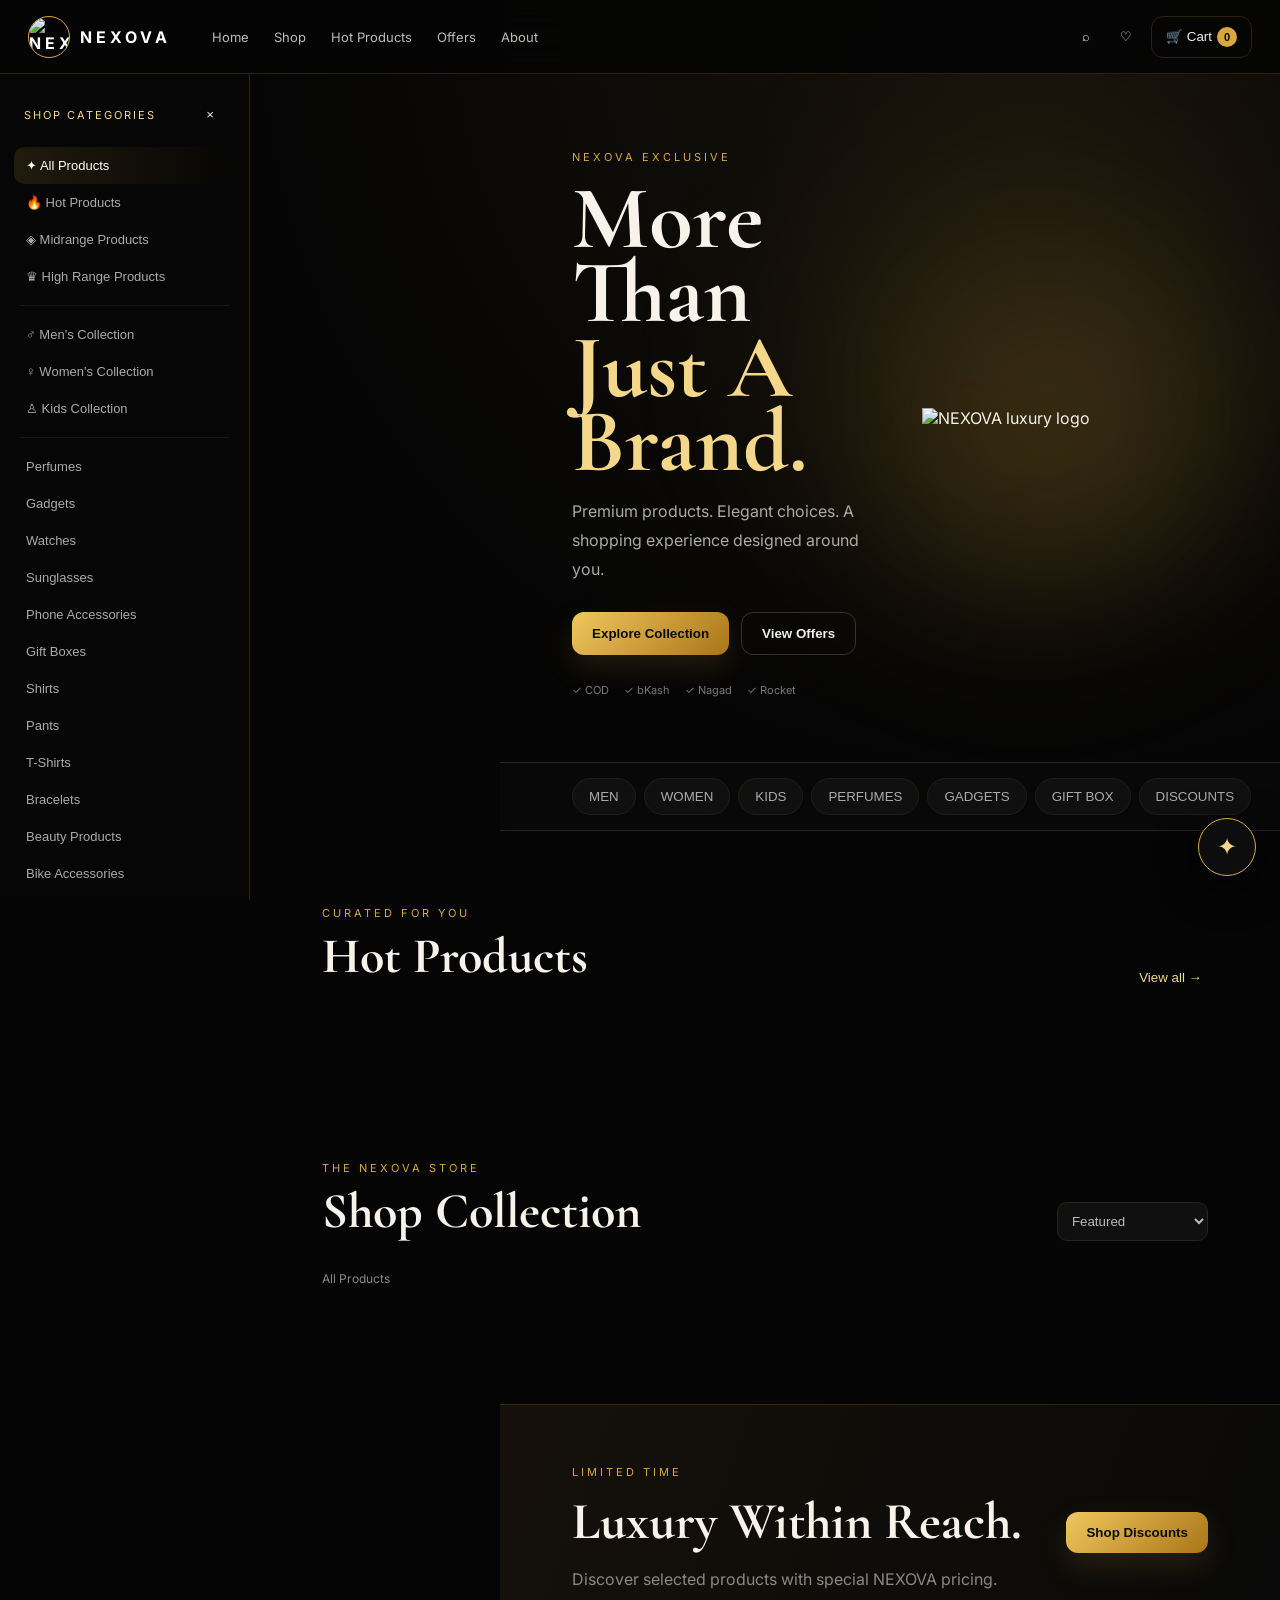
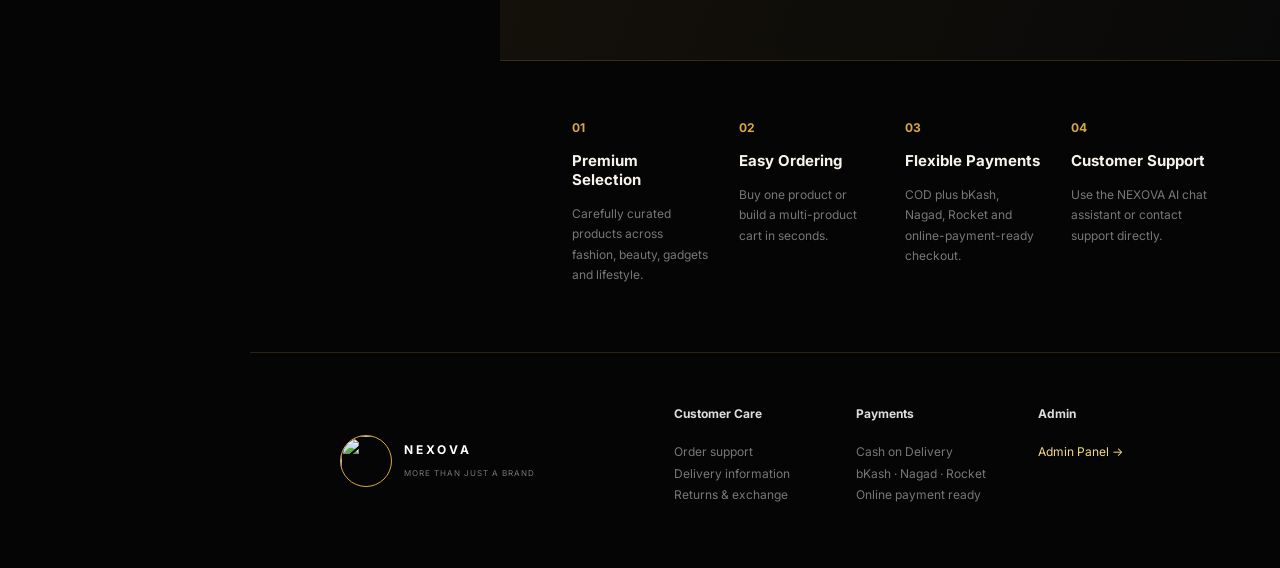
==== index.html @ 02fb49d4 "Add files via upload" ====
<!DOCTYPE html>
<html lang="en">
<head>
  <meta charset="UTF-8">
  <meta name="viewport" content="width=device-width,initial-scale=1">
  <meta name="theme-color" content="#050505">
  <meta name="description" content="NEXOVA — More Than Just A Brand. Premium fashion, gadgets, perfumes, gifts and accessories.">
  <title>NEXOVA | More Than Just A Brand</title>
  <link rel="icon" href="assets/nexova-logo.webp">
  <link rel="stylesheet" href="styles.css">
</head>
<body>
  <div id="toast"></div>

  <header class="topbar">
    <button class="icon-btn mobile-only" id="menuBtn" aria-label="Open menu">☰</button>
    <a class="brand" href="#">
      <img src="assets/nexova-logo.webp" alt="NEXOVA">
      <span>NEXOVA</span>
    </a>
    <nav class="desktop-nav">
      <a href="#home">Home</a><a href="#shop">Shop</a><a href="#hot">Hot Products</a><a href="#offers">Offers</a><a href="#about">About</a>
    </nav>
    <div class="header-actions">
      <button class="icon-btn" id="searchBtn" title="Search">⌕</button>
      <button class="icon-btn" id="wishlistBtn" title="Wishlist">♡</button>
      <button class="cart-btn" id="cartBtn">🛒 <span>Cart</span><b id="cartCount">0</b></button>
    </div>
  </header>

  <div id="searchPanel" class="search-panel">
    <input id="searchInput" placeholder="Search products, categories..." autocomplete="off">
    <button class="gold-btn" id="searchClose">Close</button>
  </div>

  <aside class="sidebar" id="sidebar">
    <div class="sidebar-head">
      <span>SHOP CATEGORIES</span><button id="closeMenu" class="icon-btn">×</button>
    </div>
    <button class="side-link active" data-cat="all">✦ All Products</button>
    <button class="side-link" data-cat="hot">🔥 Hot Products</button>
    <button class="side-link" data-cat="midrange">◈ Midrange Products</button>
    <button class="side-link" data-cat="highrange">♛ High Range Products</button>
    <div class="side-sep"></div>
    <button class="side-link" data-cat="men">♂ Men's Collection</button>
    <button class="side-link" data-cat="women">♀ Women's Collection</button>
    <button class="side-link" data-cat="kids">♙ Kids Collection</button>
    <div class="side-sep"></div>
    <button class="side-link" data-cat="perfumes">Perfumes</button>
    <button class="side-link" data-cat="gadgets">Gadgets</button>
    <button class="side-link" data-cat="watch">Watches</button>
    <button class="side-link" data-cat="sunglass">Sunglasses</button>
    <button class="side-link" data-cat="phone-accessories">Phone Accessories</button>
    <button class="side-link" data-cat="gift-box">Gift Boxes</button>
    <button class="side-link" data-cat="shirt">Shirts</button>
    <button class="side-link" data-cat="pant">Pants</button>
    <button class="side-link" data-cat="t-shirt">T-Shirts</button>
    <button class="side-link" data-cat="bracelet">Bracelets</button>
    <button class="side-link" data-cat="beauty">Beauty Products</button>
    <button class="side-link" data-cat="bike-accessories">Bike Accessories</button>
    <button class="side-link" data-cat="mystery-box">Mystery Box</button>
    <button class="side-link" data-cat="discount">Discount Products</button>
  </aside>
  <div class="overlay" id="overlay"></div>

  <main id="home">
    <section class="hero">
      <div class="hero-copy">
        <p class="eyebrow">NEXOVA EXCLUSIVE</p>
        <h1>More Than<br><em>Just A Brand.</em></h1>
        <p>Premium products. Elegant choices. A shopping experience designed around you.</p>
        <div class="hero-actions">
          <button class="gold-btn" onclick="scrollToShop()">Explore Collection</button>
          <button class="ghost-btn" onclick="filterProducts('discount')">View Offers</button>
        </div>
        <div class="trust-row"><span>✓ COD</span><span>✓ bKash</span><span>✓ Nagad</span><span>✓ Rocket</span></div>
      </div>
      <div class="hero-logo">
        <div class="glow"></div>
        <img src="assets/nexova-logo.webp" alt="NEXOVA luxury logo">
      </div>
    </section>

    <section class="quick-cats">
      <button onclick="filterProducts('men')">MEN</button>
      <button onclick="filterProducts('women')">WOMEN</button>
      <button onclick="filterProducts('kids')">KIDS</button>
      <button onclick="filterProducts('perfumes')">PERFUMES</button>
      <button onclick="filterProducts('gadgets')">GADGETS</button>
      <button onclick="filterProducts('gift-box')">GIFT BOX</button>
      <button onclick="filterProducts('discount')">DISCOUNTS</button>
    </section>

    <section id="hot" class="section">
      <div class="section-title"><div><span>CURATED FOR YOU</span><h2>Hot Products</h2></div><button class="text-btn" onclick="filterProducts('hot')">View all →</button></div>
      <div class="product-grid" id="hotGrid"></div>
    </section>

    <section id="shop" class="section">
      <div class="section-title"><div><span>THE NEXOVA STORE</span><h2>Shop Collection</h2></div><div class="sort"><select id="sortSelect"><option value="featured">Featured</option><option value="low">Price: Low to High</option><option value="high">Price: High to Low</option><option value="discount">Biggest Discount</option></select></div></div>
      <div class="active-filter" id="activeFilter">All Products</div>
      <div class="product-grid" id="productGrid"></div>
    </section>

    <section id="offers" class="offer-banner">
      <div><span>LIMITED TIME</span><h2>Luxury Within Reach.</h2><p>Discover selected products with special NEXOVA pricing.</p></div>
      <button class="gold-btn" onclick="filterProducts('discount')">Shop Discounts</button>
    </section>

    <section id="about" class="features">
      <div><b>01</b><h3>Premium Selection</h3><p>Carefully curated products across fashion, beauty, gadgets and lifestyle.</p></div>
      <div><b>02</b><h3>Easy Ordering</h3><p>Buy one product or build a multi-product cart in seconds.</p></div>
      <div><b>03</b><h3>Flexible Payments</h3><p>COD plus bKash, Nagad, Rocket and online-payment-ready checkout.</p></div>
      <div><b>04</b><h3>Customer Support</h3><p>Use the NEXOVA AI chat assistant or contact support directly.</p></div>
    </section>
  </main>

  <footer>
    <div class="footer-brand"><img src="assets/nexova-logo.webp"><div><strong>NEXOVA</strong><small>MORE THAN JUST A BRAND</small></div></div>
    <div><h4>Customer Care</h4><p>Order support<br>Delivery information<br>Returns & exchange</p></div>
    <div><h4>Payments</h4><p>Cash on Delivery<br>bKash · Nagad · Rocket<br>Online payment ready</p></div>
    <div><h4>Admin</h4><p><a href="admin.html">Admin Panel →</a></p></div>
  </footer>

  <button class="ai-fab" id="aiFab" title="NEXOVA AI">✦</button>
  <div class="ai-chat" id="aiChat">
    <div class="ai-head"><div><b>NEXOVA AI</b><small>Shopping Assistant</small></div><button id="aiClose">×</button></div>
    <div class="ai-messages" id="aiMessages"><div class="ai-msg bot">Welcome to NEXOVA ✦<br>Ask me about products, prices, orders or categories.</div></div>
    <div class="ai-input"><input id="aiInput" placeholder="Ask something..."><button id="aiSend">➤</button></div>
    <small class="ai-note">AI mode can be connected to your own server-side OpenAI API key. Never put an API key in this page.</small>
  </div>

  <div class="modal" id="productModal"><div class="modal-card product-modal"><button class="modal-close" onclick="closeModal('productModal')">×</button><div id="productModalContent"></div></div></div>
  <div class="modal" id="cartModal"><div class="modal-card cart-modal"><button class="modal-close" onclick="closeModal('cartModal')">×</button><h2>Your Cart</h2><div id="cartItems"></div><div id="cartSummary"></div></div></div>
  <div class="modal" id="checkoutModal"><div class="modal-card checkout-modal"><button class="modal-close" onclick="closeModal('checkoutModal')">×</button><div id="checkoutContent"></div></div></div>

  <script src="app.js"></script>
</body>
</html>
---- styles.css ----
@import url('https://fonts.googleapis.com/css2?family=Cormorant+Garamond:wght@500;600;700&family=Inter:wght@400;500;600;700&display=swap');
:root{--bg:#050505;--panel:#0c0c0c;--panel2:#111;--gold:#d8a83e;--gold2:#f5d78a;--text:#f7f3ea;--muted:#9b978e;--line:rgba(216,168,62,.18);--shadow:0 24px 70px rgba(0,0,0,.55)}
*{box-sizing:border-box}html{scroll-behavior:smooth}body{margin:0;background:radial-gradient(circle at 80% 0%,#17130b 0,#050505 32%);color:var(--text);font-family:Inter,Arial,sans-serif}.topbar{position:sticky;top:0;z-index:50;height:74px;display:flex;align-items:center;gap:26px;padding:0 28px;background:rgba(5,5,5,.9);backdrop-filter:blur(18px);border-bottom:1px solid var(--line)}.brand{display:flex;align-items:center;gap:10px;color:#fff;text-decoration:none;font-weight:700;letter-spacing:4px}.brand img{width:42px;height:42px;object-fit:cover;border-radius:50%;border:1px solid var(--gold)}.desktop-nav{display:flex;gap:25px;margin-left:15px}.desktop-nav a{color:#bbb;text-decoration:none;font-size:13px}.desktop-nav a:hover{color:var(--gold2)}.header-actions{margin-left:auto;display:flex;gap:8px;align-items:center}.icon-btn,.cart-btn{background:transparent;color:#eee;border:1px solid transparent;border-radius:12px;padding:10px;cursor:pointer}.icon-btn:hover,.cart-btn:hover{border-color:var(--line);background:#0e0e0e}.cart-btn{border-color:var(--line);padding:10px 14px}.cart-btn b{display:inline-flex;min-width:20px;height:20px;align-items:center;justify-content:center;background:var(--gold);color:#090909;border-radius:50%;font-size:11px;margin-left:5px}.mobile-only{display:none}.search-panel{display:none;position:fixed;z-index:80;top:74px;left:0;right:0;padding:18px 8%;background:#090909;border-bottom:1px solid var(--line);gap:10px}.search-panel.open{display:flex}.search-panel input{flex:1;background:#111;border:1px solid #29251d;color:#fff;border-radius:12px;padding:14px}.sidebar{position:fixed;z-index:60;left:0;top:74px;bottom:0;width:250px;background:rgba(7,7,7,.97);border-right:1px solid var(--line);padding:22px 14px;overflow:auto}.sidebar-head{display:flex;justify-content:space-between;align-items:center;padding:0 10px 14px;color:var(--gold2);font-size:11px;letter-spacing:2px}.side-link{display:block;width:100%;text-align:left;background:none;border:0;color:#aaa;padding:11px 12px;border-radius:10px;cursor:pointer;font-size:13px}.side-link:hover,.side-link.active{background:linear-gradient(90deg,rgba(216,168,62,.13),transparent);color:#fff}.side-sep{height:1px;background:#171717;margin:10px 6px}.overlay{display:none}.hero,main,.offer-banner,footer{margin-left:250px}.hero{min-height:650px;display:grid;grid-template-columns:1fr 1fr;align-items:center;padding:65px 7%;position:relative;overflow:hidden}.hero:after{content:"";position:absolute;width:500px;height:500px;border-radius:50%;background:rgba(216,168,62,.08);filter:blur(80px);right:0;top:50px}.hero-copy{position:relative;z-index:2}.eyebrow,.section-title span,.offer-banner span{color:var(--gold);font-size:11px;letter-spacing:3px}.hero h1{font-family:"Cormorant Garamond",serif;font-size:clamp(60px,7vw,100px);line-height:.83;margin:18px 0}.hero h1 em{color:var(--gold2);font-style:normal}.hero-copy>p:not(.eyebrow){max-width:520px;color:#aaa;line-height:1.8}.hero-actions{display:flex;gap:12px;margin:28px 0}.gold-btn,.ghost-btn{border-radius:12px;padding:13px 20px;font-weight:700;cursor:pointer}.gold-btn{background:linear-gradient(135deg,#f0c75e,#a97518);color:#0a0a0a;border:0;box-shadow:0 12px 30px rgba(216,168,62,.15)}.ghost-btn{background:transparent;color:#eee;border:1px solid #3a3225}.gold-btn:hover{transform:translateY(-2px)}.trust-row{display:flex;gap:15px;flex-wrap:wrap;color:#777;font-size:11px}.hero-logo{position:relative;display:flex;justify-content:center;align-items:center}.hero-logo img{width:min(520px,80%);filter:drop-shadow(0 25px 45px rgba(216,168,62,.16));position:relative;z-index:2}.glow{position:absolute;width:300px;height:300px;background:rgba(216,168,62,.15);filter:blur(80px);border-radius:50%}.quick-cats{margin-left:250px;display:flex;overflow:auto;gap:8px;padding:15px 7%;border-top:1px solid var(--line);border-bottom:1px solid var(--line);background:#080808}.quick-cats button{white-space:nowrap;background:#101010;color:#aaa;border:1px solid #211e18;padding:10px 16px;border-radius:999px;cursor:pointer}.quick-cats button:hover{color:#fff;border-color:var(--gold)}.section{padding:70px 7%}.section-title{display:flex;justify-content:space-between;align-items:end;margin-bottom:30px}.section-title h2{font-family:"Cormorant Garamond",serif;font-size:50px;margin:5px 0 0}.text-btn{background:none;border:0;color:var(--gold2);cursor:pointer}.sort select{background:#101010;color:#bbb;border:1px solid #29251d;padding:10px;border-radius:10px}.active-filter{font-size:12px;color:#888;margin-bottom:18px}.product-grid{display:grid;grid-template-columns:repeat(4,1fr);gap:18px}.product-card{background:linear-gradient(180deg,#111,#0a0a0a);border:1px solid #1d1b17;border-radius:18px;overflow:hidden;transition:.3s;position:relative}.product-card:hover{transform:translateY(-5px);border-color:rgba(216,168,62,.45);box-shadow:var(--shadow)}.product-image{aspect-ratio:1/1;background:radial-gradient(circle,#242018,#0b0b0b);display:flex;align-items:center;justify-content:center;position:relative;overflow:hidden}.product-image img{width:100%;height:100%;object-fit:cover}.placeholder-icon{font-size:70px;opacity:.55}.discount-badge{position:absolute;top:10px;left:10px;background:#e8bb55;color:#080808;border-radius:999px;padding:5px 9px;font-size:10px;font-weight:700}.wish{position:absolute;right:10px;top:10px;background:rgba(0,0,0,.55);color:#fff;border:1px solid #333;border-radius:50%;width:34px;height:34px}.product-info{padding:16px}.product-info small{color:#777;text-transform:uppercase;letter-spacing:1px;font-size:9px}.product-info h3{font-size:15px;margin:8px 0}.price{display:flex;gap:9px;align-items:center}.price strong{color:var(--gold2)}.old{text-decoration:line-through;color:#666;font-size:12px}.product-actions{display:flex;gap:7px;margin-top:14px}.product-actions button{flex:1;border-radius:9px;padding:9px;border:1px solid #29251d;background:#121212;color:#eee;cursor:pointer;font-size:11px}.product-actions .buy{background:linear-gradient(135deg,#d7a63b,#956514);color:#080808;border:0}.offer-banner{margin-top:30px;padding:55px 7%;display:flex;align-items:center;justify-content:space-between;background:linear-gradient(110deg,#15110a,#090909);border-top:1px solid var(--line);border-bottom:1px solid var(--line)}.offer-banner h2{font-family:"Cormorant Garamond";font-size:52px;margin:10px 0}.offer-banner p{color:#888}.features{margin-left:250px;padding:55px 7%;display:grid;grid-template-columns:repeat(4,1fr);gap:30px}.features b{color:var(--gold);font-size:12px}.features h3{font-size:15px}.features p{font-size:12px;line-height:1.7;color:#777}footer{border-top:1px solid var(--line);padding:50px 7%;display:grid;grid-template-columns:2fr 1fr 1fr 1fr;gap:30px;color:#777;font-size:12px;line-height:1.8}footer h4{color:#ddd;margin-top:0}footer a{color:var(--gold2);text-decoration:none}.footer-brand{display:flex;gap:12px;align-items:center}.footer-brand img{width:52px;height:52px;border-radius:50%;border:1px solid var(--gold)}.footer-brand strong{display:block;color:#fff;letter-spacing:3px}.footer-brand small{font-size:8px;letter-spacing:1px}.ai-fab{position:fixed;right:24px;bottom:24px;width:58px;height:58px;border-radius:50%;border:1px solid var(--gold);background:#0d0d0d;color:var(--gold2);font-size:24px;z-index:100;box-shadow:0 10px 40px #000;cursor:pointer}.ai-chat{display:none;position:fixed;right:24px;bottom:94px;width:350px;max-width:calc(100vw - 30px);height:480px;background:#0b0b0b;border:1px solid var(--line);border-radius:20px;z-index:100;box-shadow:var(--shadow);overflow:hidden}.ai-chat.open{display:flex;flex-direction:column}.ai-head{padding:15px 17px;border-bottom:1px solid #211f1a;display:flex;justify-content:space-between}.ai-head b{display:block;color:var(--gold2)}.ai-head small{color:#666}.ai-head button{background:none;border:0;color:#aaa;font-size:20px}.ai-messages{flex:1;padding:15px;overflow:auto}.ai-msg{max-width:85%;padding:10px 12px;border-radius:12px;margin-bottom:9px;font-size:12px;line-height:1.6}.bot{background:#15130f;color:#ddd}.user{margin-left:auto;background:#b78320;color:#080808}.ai-input{display:flex;padding:10px;border-top:1px solid #211f1a}.ai-input input{flex:1;background:#111;border:0;color:#fff;padding:11px;border-radius:9px}.ai-input button{width:44px;background:var(--gold);border:0;border-radius:9px;margin-left:5px}.ai-note{display:block;color:#555;padding:0 12px 10px;font-size:9px}.modal{display:none;position:fixed;inset:0;background:rgba(0,0,0,.8);backdrop-filter:blur(8px);z-index:120;align-items:center;justify-content:center;padding:20px}.modal.open{display:flex}.modal-card{position:relative;width:min(850px,100%);max-height:90vh;overflow:auto;background:#0b0b0b;border:1px solid var(--line);border-radius:20px;padding:28px;box-shadow:var(--shadow)}.modal-close{position:absolute;right:15px;top:12px;background:none;border:0;color:#aaa;font-size:26px;cursor:pointer}.product-modal-grid{display:grid;grid-template-columns:1fr 1fr;gap:30px}.large-image{aspect-ratio:1/1;border-radius:15px;background:#111;display:flex;align-items:center;justify-content:center;overflow:hidden}.large-image img{width:100%;height:100%;object-fit:cover}.product-modal h2{font-family:"Cormorant Garamond";font-size:44px;margin:5px 0}.detail-list{color:#888;line-height:1.8;font-size:13px}.checkout-grid{display:grid;grid-template-columns:1fr 1fr;gap:20px}.field{margin-bottom:12px}.field label{display:block;font-size:11px;color:#888;margin-bottom:6px}.field input,.field textarea,.field select{width:100%;padding:12px;border-radius:10px;background:#111;color:#fff;border:1px solid #2a271f}.payment-list{display:grid;grid-template-columns:1fr 1fr;gap:8px}.payment-option{border:1px solid #27231b;border-radius:10px;padding:11px;font-size:12px;cursor:pointer}.payment-option input{accent-color:var(--gold)}.cart-row{display:grid;grid-template-columns:60px 1fr auto;gap:12px;align-items:center;border-bottom:1px solid #1b1915;padding:12px 0}.cart-thumb{width:60px;height:60px;border-radius:10px;background:#111;display:flex;align-items:center;justify-content:center;overflow:hidden}.cart-thumb img{width:100%;height:100%;object-fit:cover}.cart-row h4{margin:0 0 5px;font-size:13px}.qty{display:flex;gap:6px;align-items:center}.qty button{background:#171717;color:#fff;border:1px solid #333;border-radius:6px;width:25px;height:25px}.summary{margin-top:18px;border-top:1px solid #24211b;padding-top:18px}.summary-line{display:flex;justify-content:space-between;padding:5px 0;color:#999}.summary-line.total{color:#fff;font-size:18px}.empty{text-align:center;color:#777;padding:35px}.toast{position:fixed}.toast-msg{position:fixed;left:50%;bottom:30px;transform:translateX(-50%);background:#e2b54d;color:#080808;padding:11px 18px;border-radius:999px;z-index:300;font-size:12px;font-weight:700}.no-results{grid-column:1/-1;padding:50px;text-align:center;color:#777}
@media(max-width:1100px){.product-grid{grid-template-columns:repeat(3,1fr)}.features{grid-template-columns:repeat(2,1fr)}}
@media(max-width:800px){.desktop-nav,.sidebar{display:none}.mobile-only{display:block}.topbar{padding:0 14px}.brand span{font-size:12px}.hero,main,.offer-banner,footer,.features{margin-left:0}.hero{grid-template-columns:1fr;min-height:auto;padding:50px 6%}.hero-logo{order:-1}.hero-logo img{width:230px}.quick-cats{margin-left:0;padding:12px 5%}.section{padding:48px 5%}.product-grid{grid-template-columns:repeat(2,1fr);gap:10px}.section-title h2{font-size:40px}.offer-banner{padding:40px 6%;gap:20px;flex-direction:column;align-items:flex-start}.features{padding:40px 6%}.features{grid-template-columns:1fr 1fr}footer{grid-template-columns:1fr 1fr;padding:40px 6%}.sidebar.open{display:block;width:290px}.overlay.open{display:block;position:fixed;inset:74px 0 0;background:rgba(0,0,0,.65);z-index:55}.checkout-grid,.product-modal-grid{grid-template-columns:1fr}.hero h1{font-size:65px}}
@media(max-width:520px){.header-actions .icon-btn{display:none}.cart-btn span{display:none}.product-grid{grid-template-columns:1fr 1fr}.product-info{padding:11px}.product-info h3{font-size:12px}.product-actions{flex-direction:column}.features,footer{grid-template-columns:1fr}.ai-chat{right:12px;bottom:86px}.ai-fab{right:15px;bottom:15px}}
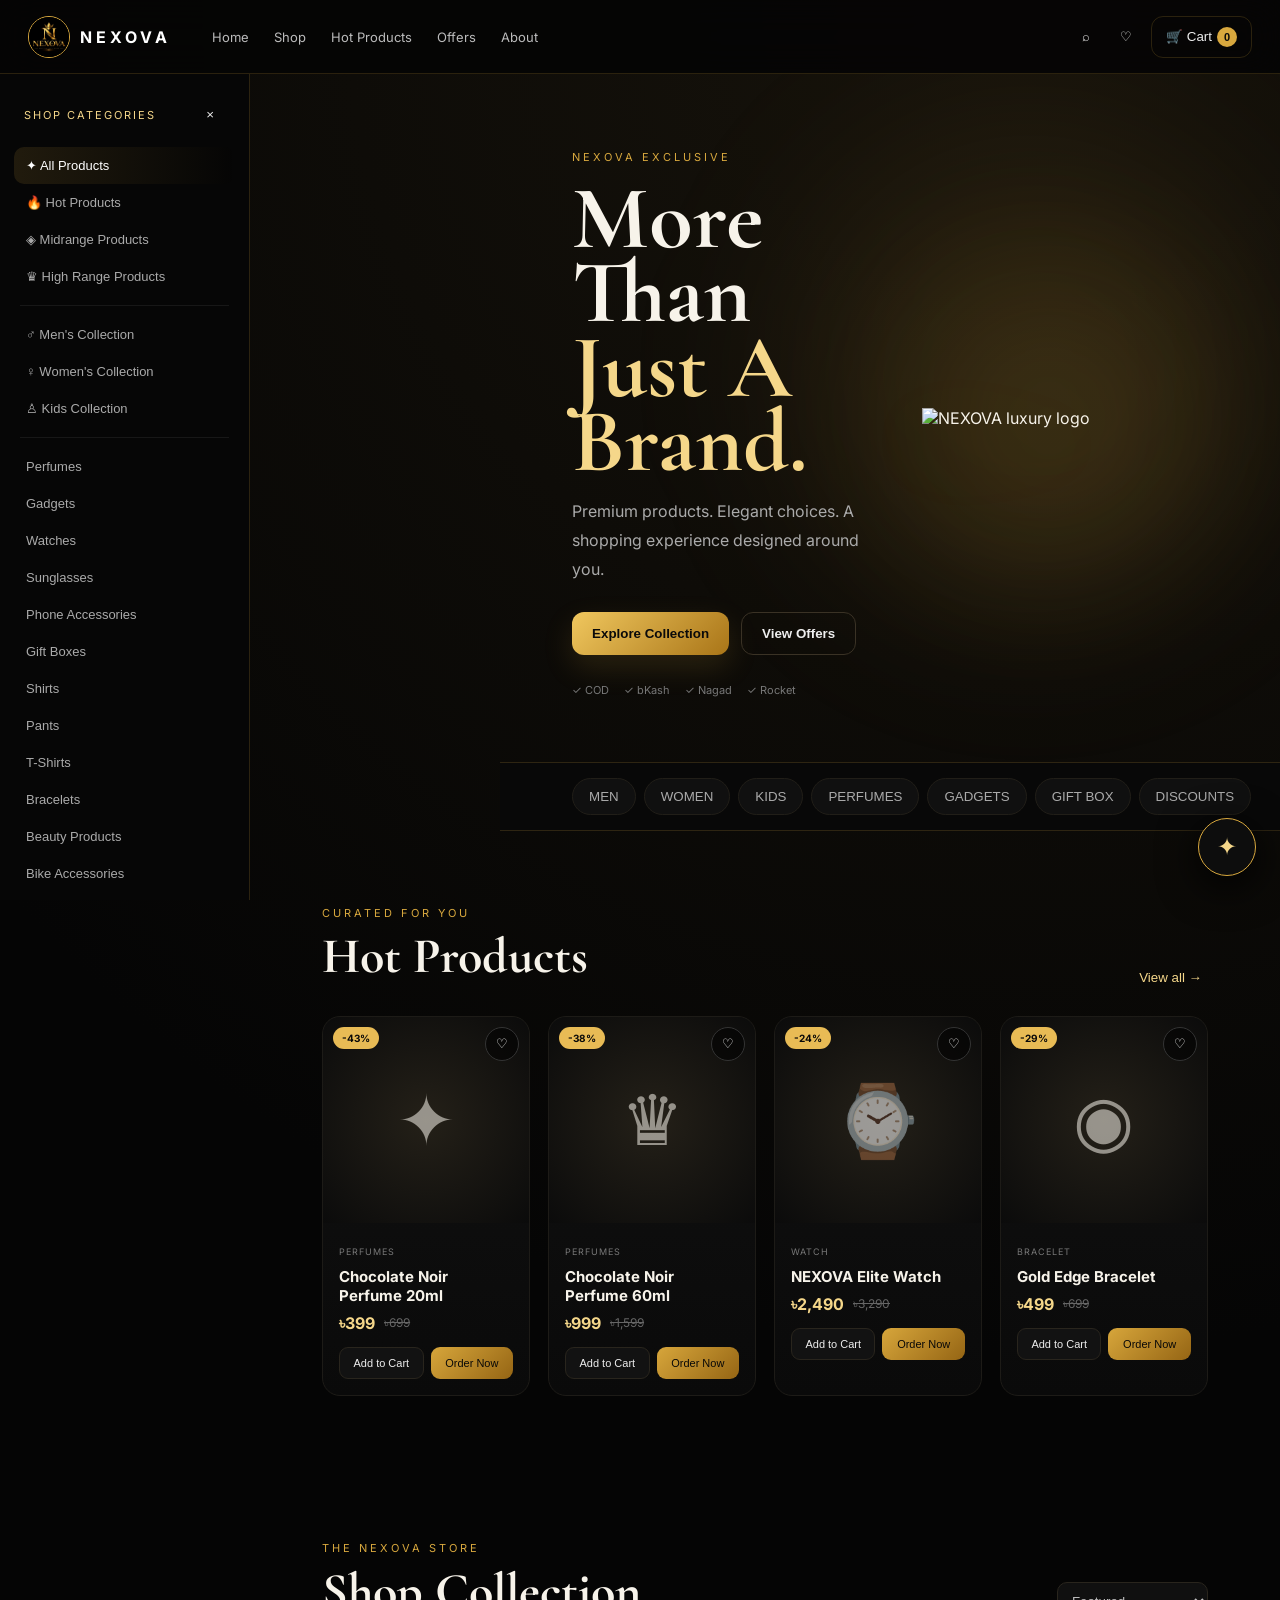
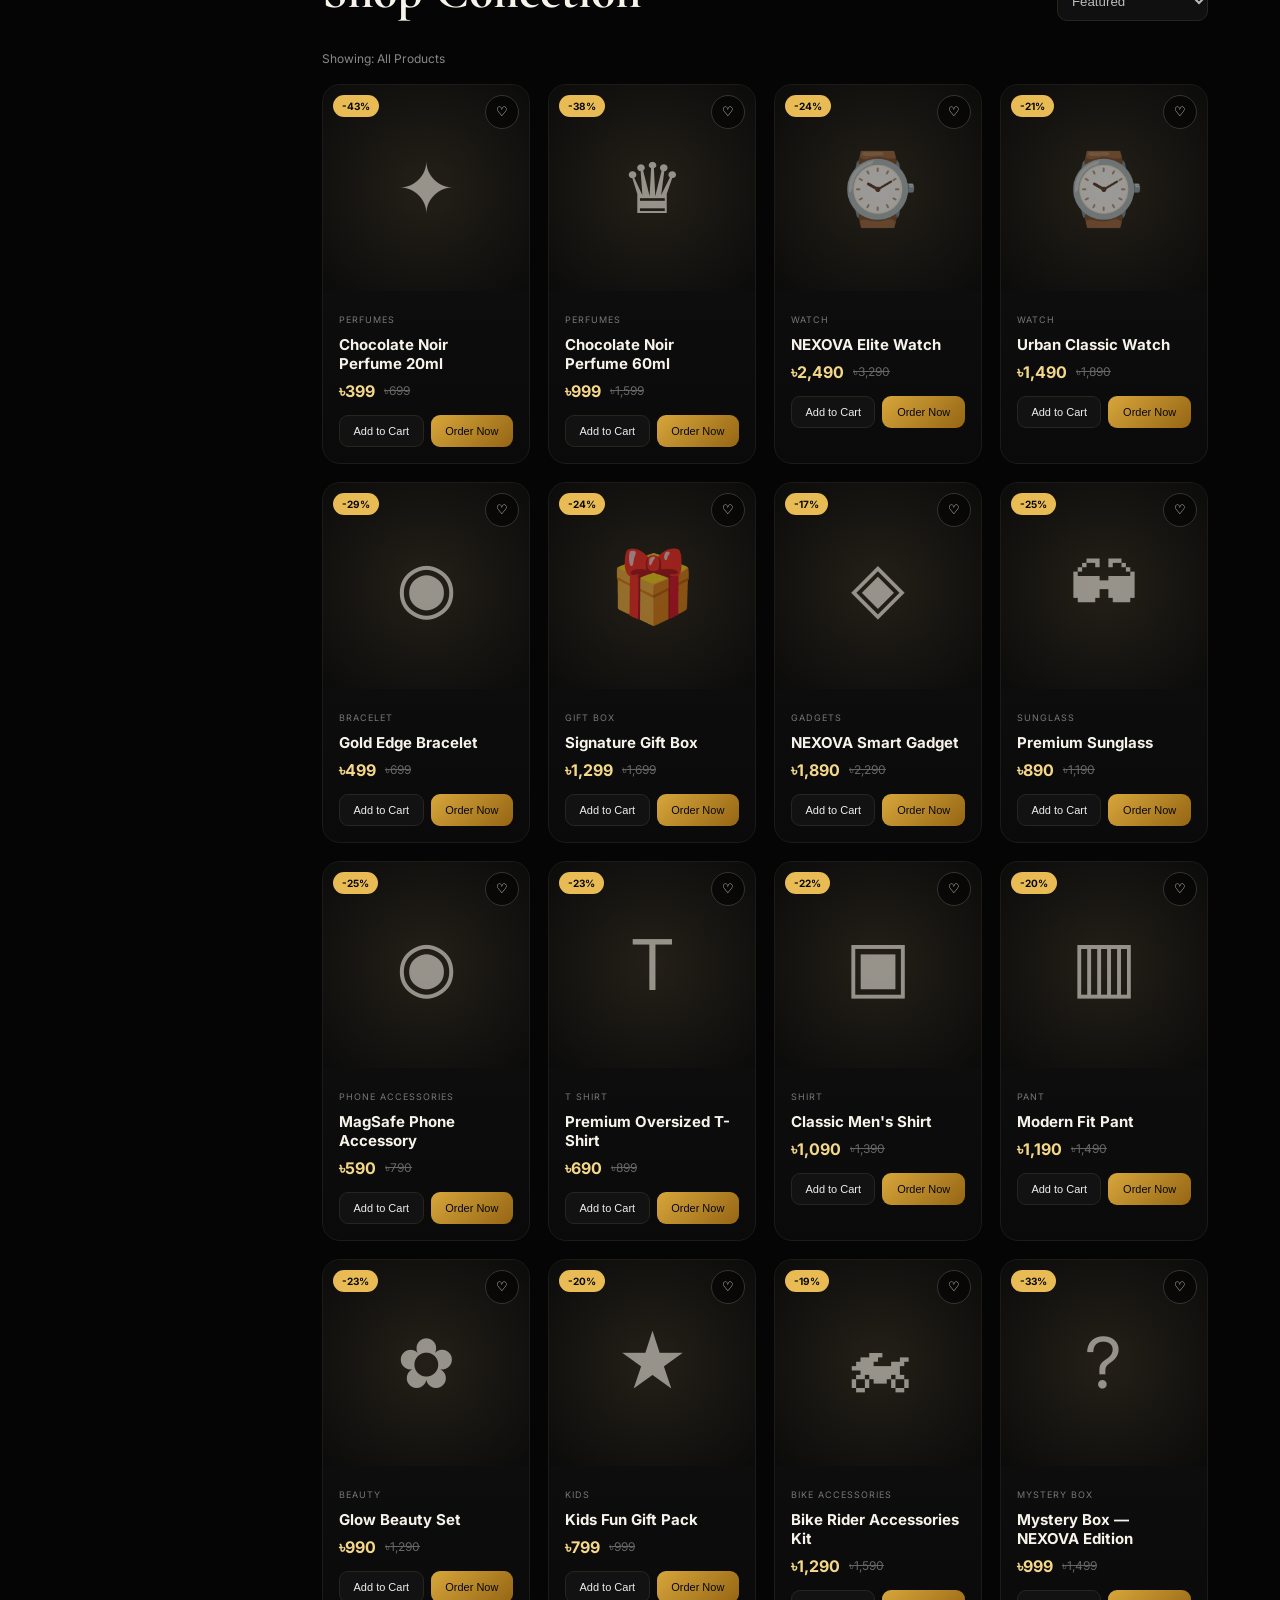
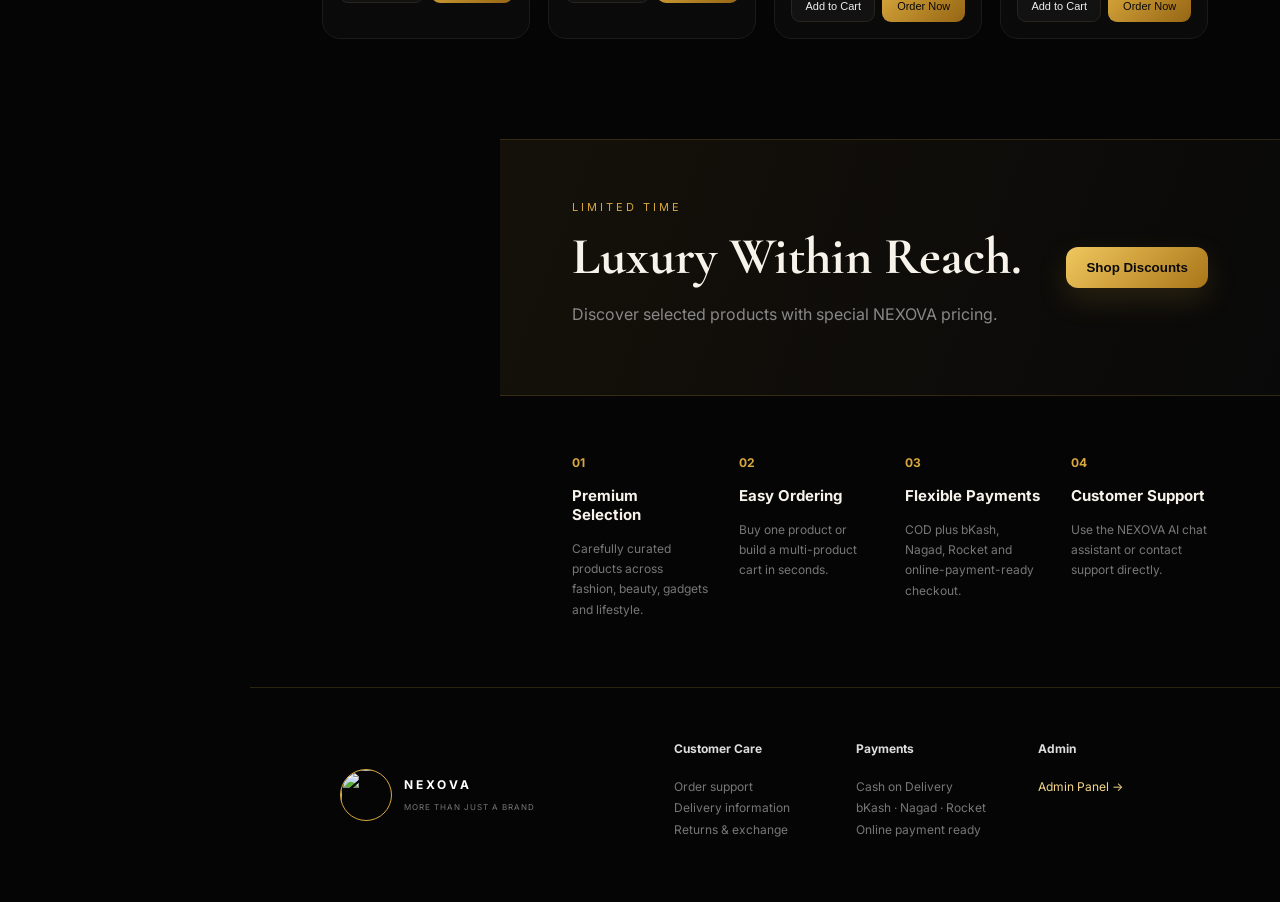
==== commit 503c8a5d: "Update links to logo and stylesheet in index.html" ====
--- a/index.html
+++ b/index.html
@@ -6,16 +6,15 @@
   <meta name="theme-color" content="#050505">
   <meta name="description" content="NEXOVA — More Than Just A Brand. Premium fashion, gadgets, perfumes, gifts and accessories.">
   <title>NEXOVA | More Than Just A Brand</title>
-  <link rel="icon" href="assets/nexova-logo.webp">
-  <link rel="stylesheet" href="styles.css">
-</head>
-<body>
-  <div id="toast"></div>
+      <link rel="icon" href="nexova-logo.webp">
+    <link rel="stylesheet" href="styles.css">
+
 
   <header class="topbar">
     <button class="icon-btn mobile-only" id="menuBtn" aria-label="Open menu">☰</button>
     <a class="brand" href="#">
-      <img src="assets/nexova-logo.webp" alt="NEXOVA">
+   <img src="nexova-logo.webp" alt="NEXOVA">
+
       <span>NEXOVA</span>
     </a>
     <nav class="desktop-nav">
@@ -136,4 +135,4 @@
 
   <script src="app.js"></script>
 </body>
-</html>+</html>
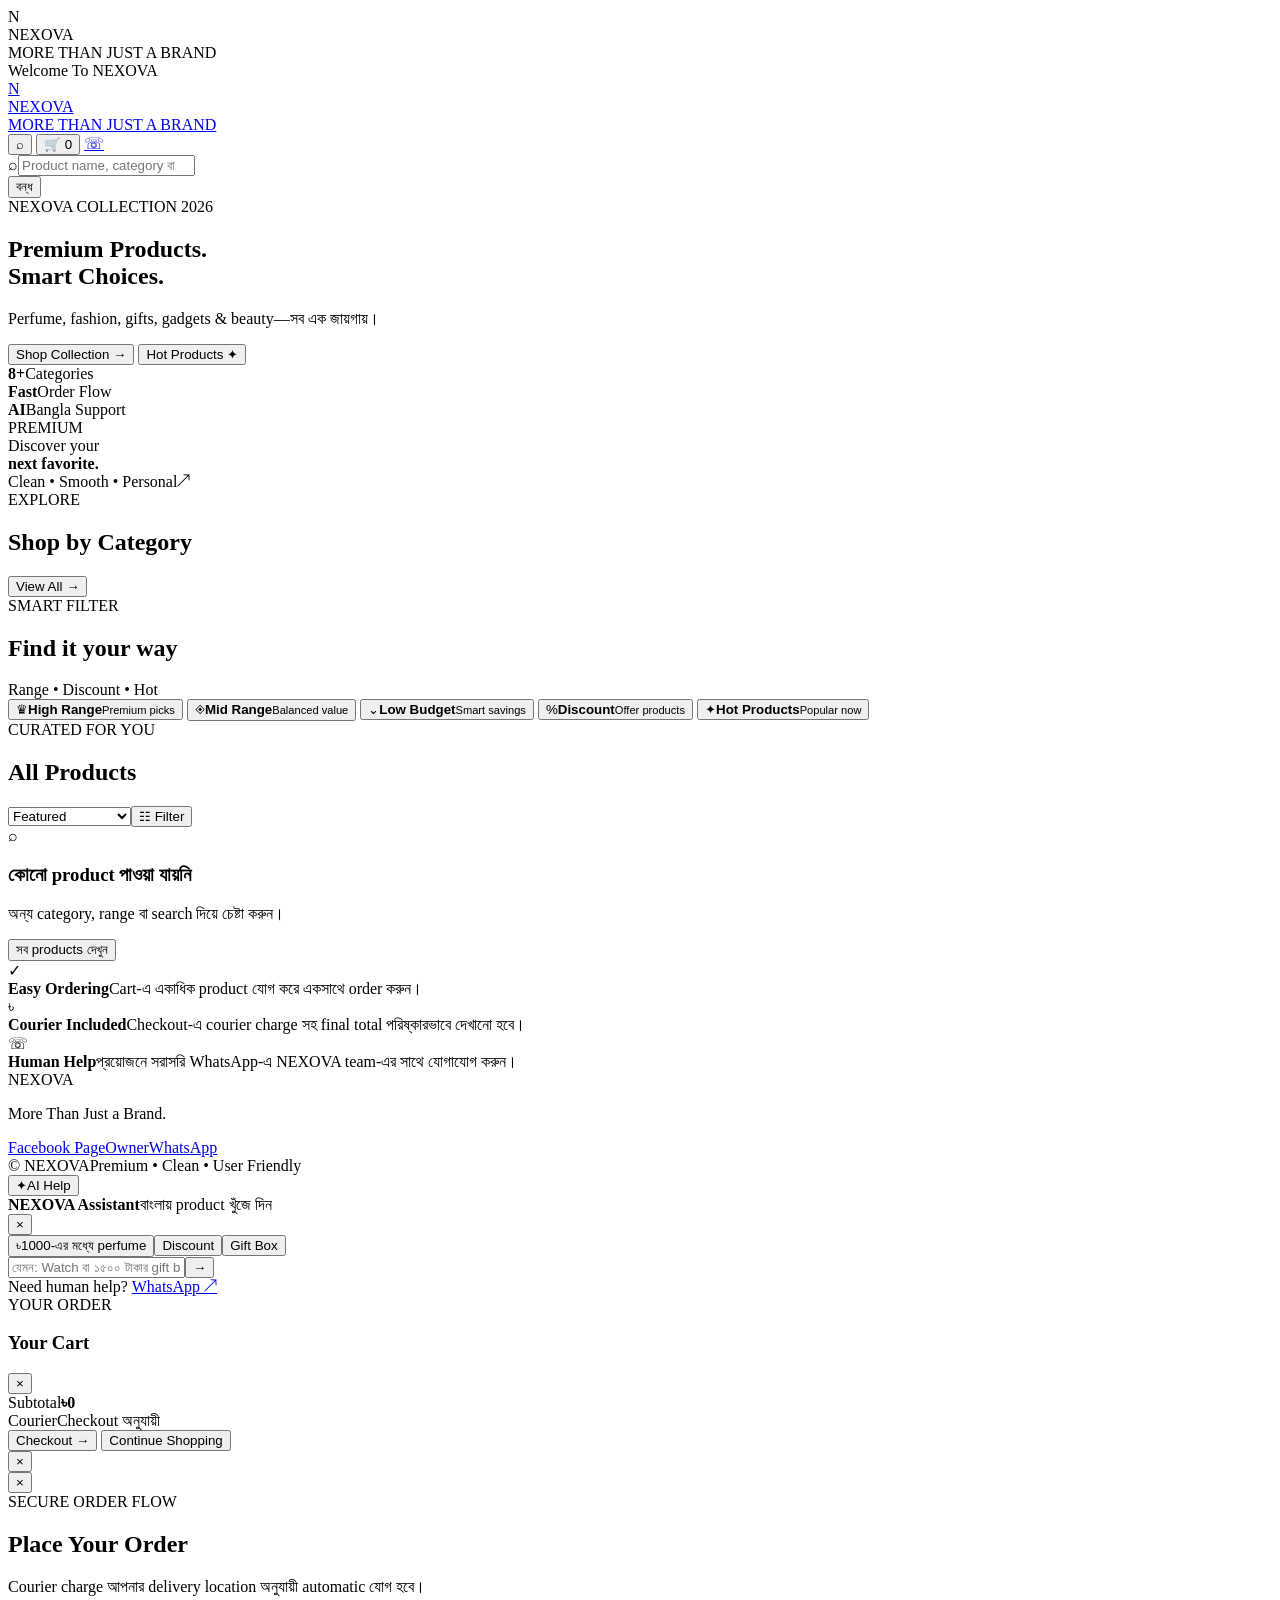
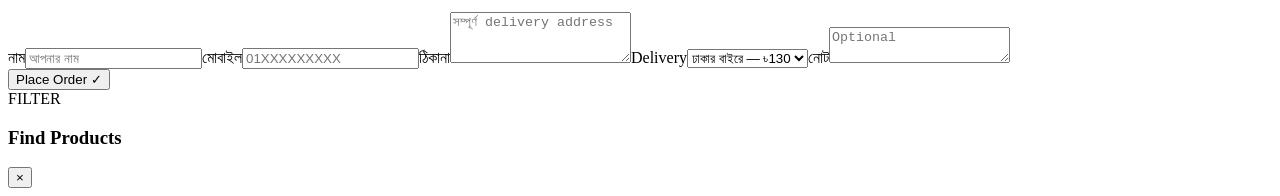
==== commit 5f4439aa: "Add files via upload" ====
--- a/index.html
+++ b/index.html
@@ -1,138 +1,140 @@
-<!DOCTYPE html>
-<html lang="en">
+<!doctype html>
+<html lang="bn">
 <head>
-  <meta charset="UTF-8">
-  <meta name="viewport" content="width=device-width,initial-scale=1">
+  <meta charset="utf-8">
+  <meta name="viewport" content="width=device-width,initial-scale=1,viewport-fit=cover">
   <meta name="theme-color" content="#050505">
-  <meta name="description" content="NEXOVA — More Than Just A Brand. Premium fashion, gadgets, perfumes, gifts and accessories.">
-  <title>NEXOVA | More Than Just A Brand</title>
-      <link rel="icon" href="nexova-logo.webp">
-    <link rel="stylesheet" href="styles.css">
+  <meta name="description" content="NEXOVA — Premium fashion, perfumes, gifts, gadgets & beauty products.">
+  <title>NEXOVA — More Than Just a Brand</title>
+  <link rel="preconnect" href="https://fonts.googleapis.com">
+  <link rel="preconnect" href="https://fonts.gstatic.com" crossorigin>
+  <link href="https://fonts.googleapis.com/css2?family=Inter:wght@400;500;600;700;800&family=Noto+Sans+Bengali:wght@400;500;600;700;800&display=swap" rel="stylesheet">
+  <link rel="stylesheet" href="assets/style.css">
+</head>
+<body>
+  <div id="welcome" class="welcome-screen" aria-hidden="true">
+    <div class="welcome-glow"></div>
+    <div class="welcome-inner">
+      <div id="welcomeLogo" class="welcome-logo">N</div>
+      <div id="welcomeBrand" class="welcome-brand">NEXOVA</div>
+      <div class="welcome-sub">MORE THAN JUST A BRAND</div>
+      <div class="welcome-line"></div>
+      <div id="welcomeText" class="welcome-text">Welcome To NEXOVA</div>
+    </div>
+  </div>
 
-
-  <header class="topbar">
-    <button class="icon-btn mobile-only" id="menuBtn" aria-label="Open menu">☰</button>
-    <a class="brand" href="#">
-   <img src="nexova-logo.webp" alt="NEXOVA">
-
-      <span>NEXOVA</span>
-    </a>
-    <nav class="desktop-nav">
-      <a href="#home">Home</a><a href="#shop">Shop</a><a href="#hot">Hot Products</a><a href="#offers">Offers</a><a href="#about">About</a>
-    </nav>
-    <div class="header-actions">
-      <button class="icon-btn" id="searchBtn" title="Search">⌕</button>
-      <button class="icon-btn" id="wishlistBtn" title="Wishlist">♡</button>
-      <button class="cart-btn" id="cartBtn">🛒 <span>Cart</span><b id="cartCount">0</b></button>
+  <header class="site-header" id="siteHeader">
+    <div class="topbar">
+      <a class="brand" href="#top" aria-label="NEXOVA home">
+        <div id="brandMark" class="brand-mark">N</div>
+        <div>
+          <div id="brandName" class="brand-name">NEXOVA</div>
+          <div class="brand-tag">MORE THAN JUST A BRAND</div>
+        </div>
+      </a>
+      <div class="header-actions">
+        <button class="icon-btn" id="searchBtn" aria-label="Search">⌕</button>
+        <button class="icon-btn cart-pill" id="cartBtn" aria-label="Cart">🛒 <span id="cartCount">0</span></button>
+        <a class="icon-btn" href="https://wa.me/8801882243588" target="_blank" rel="noopener" aria-label="WhatsApp">☏</a>
+      </div>
+    </div>
+    <div class="search-bar" id="searchBar">
+      <div class="search-wrap"><span>⌕</span><input id="searchInput" type="search" placeholder="Product name, category বা budget লিখুন..."></div>
+      <button class="btn ghost" id="closeSearch">বন্ধ</button>
     </div>
   </header>
 
-  <div id="searchPanel" class="search-panel">
-    <input id="searchInput" placeholder="Search products, categories..." autocomplete="off">
-    <button class="gold-btn" id="searchClose">Close</button>
-  </div>
-
-  <aside class="sidebar" id="sidebar">
-    <div class="sidebar-head">
-      <span>SHOP CATEGORIES</span><button id="closeMenu" class="icon-btn">×</button>
-    </div>
-    <button class="side-link active" data-cat="all">✦ All Products</button>
-    <button class="side-link" data-cat="hot">🔥 Hot Products</button>
-    <button class="side-link" data-cat="midrange">◈ Midrange Products</button>
-    <button class="side-link" data-cat="highrange">♛ High Range Products</button>
-    <div class="side-sep"></div>
-    <button class="side-link" data-cat="men">♂ Men's Collection</button>
-    <button class="side-link" data-cat="women">♀ Women's Collection</button>
-    <button class="side-link" data-cat="kids">♙ Kids Collection</button>
-    <div class="side-sep"></div>
-    <button class="side-link" data-cat="perfumes">Perfumes</button>
-    <button class="side-link" data-cat="gadgets">Gadgets</button>
-    <button class="side-link" data-cat="watch">Watches</button>
-    <button class="side-link" data-cat="sunglass">Sunglasses</button>
-    <button class="side-link" data-cat="phone-accessories">Phone Accessories</button>
-    <button class="side-link" data-cat="gift-box">Gift Boxes</button>
-    <button class="side-link" data-cat="shirt">Shirts</button>
-    <button class="side-link" data-cat="pant">Pants</button>
-    <button class="side-link" data-cat="t-shirt">T-Shirts</button>
-    <button class="side-link" data-cat="bracelet">Bracelets</button>
-    <button class="side-link" data-cat="beauty">Beauty Products</button>
-    <button class="side-link" data-cat="bike-accessories">Bike Accessories</button>
-    <button class="side-link" data-cat="mystery-box">Mystery Box</button>
-    <button class="side-link" data-cat="discount">Discount Products</button>
-  </aside>
-  <div class="overlay" id="overlay"></div>
-
-  <main id="home">
-    <section class="hero">
+  <main id="top">
+    <section class="hero section-wrap">
       <div class="hero-copy">
-        <p class="eyebrow">NEXOVA EXCLUSIVE</p>
-        <h1>More Than<br><em>Just A Brand.</em></h1>
-        <p>Premium products. Elegant choices. A shopping experience designed around you.</p>
+        <div class="eyebrow">NEXOVA COLLECTION <span></span> 2026</div>
+        <h1 id="heroTitle">Premium Products.<br><span>Smart Choices.</span></h1>
+        <p id="heroSubtitle">Perfume, fashion, gifts, gadgets & beauty—সব এক জায়গায়।</p>
         <div class="hero-actions">
-          <button class="gold-btn" onclick="scrollToShop()">Explore Collection</button>
-          <button class="ghost-btn" onclick="filterProducts('discount')">View Offers</button>
+          <button class="btn primary" data-filter="all">Shop Collection <span>→</span></button>
+          <button class="btn soft" id="hotJump">Hot Products <span>✦</span></button>
         </div>
-        <div class="trust-row"><span>✓ COD</span><span>✓ bKash</span><span>✓ Nagad</span><span>✓ Rocket</span></div>
+        <div class="mini-stats"><div><b>8+</b><span>Categories</span></div><div><b>Fast</b><span>Order Flow</span></div><div><b>AI</b><span>Bangla Support</span></div></div>
       </div>
-      <div class="hero-logo">
-        <div class="glow"></div>
-        <img src="assets/nexova-logo.webp" alt="NEXOVA luxury logo">
+      <div class="hero-art">
+        <div class="orb orb-1"></div><div class="orb orb-2"></div>
+        <div class="showcase-card">
+          <span class="showcase-badge">PREMIUM</span>
+          <div class="showcase-title">Discover your<br><strong>next favorite.</strong></div>
+          <div class="showcase-bottom"><span>Clean • Smooth • Personal</span><span>↗</span></div>
+        </div>
       </div>
     </section>
 
-    <section class="quick-cats">
-      <button onclick="filterProducts('men')">MEN</button>
-      <button onclick="filterProducts('women')">WOMEN</button>
-      <button onclick="filterProducts('kids')">KIDS</button>
-      <button onclick="filterProducts('perfumes')">PERFUMES</button>
-      <button onclick="filterProducts('gadgets')">GADGETS</button>
-      <button onclick="filterProducts('gift-box')">GIFT BOX</button>
-      <button onclick="filterProducts('discount')">DISCOUNTS</button>
+    <section class="section-wrap categories-section">
+      <div class="section-head"><div><div class="eyebrow">EXPLORE</div><h2>Shop by Category</h2></div><button class="text-btn" id="allCategories">View All →</button></div>
+      <div class="category-grid" id="categoryGrid"></div>
     </section>
 
-    <section id="hot" class="section">
-      <div class="section-title"><div><span>CURATED FOR YOU</span><h2>Hot Products</h2></div><button class="text-btn" onclick="filterProducts('hot')">View all →</button></div>
-      <div class="product-grid" id="hotGrid"></div>
+    <section class="section-wrap feature-section" id="features">
+      <div class="section-head"><div><div class="eyebrow">SMART FILTER</div><h2>Find it your way</h2></div><div class="feature-note">Range • Discount • Hot</div></div>
+      <div class="feature-grid">
+        <button class="feature-card" data-filter="high"><span class="feature-icon">♛</span><span><b>High Range</b><small>Premium picks</small></span></button>
+        <button class="feature-card" data-filter="mid"><span class="feature-icon">◈</span><span><b>Mid Range</b><small>Balanced value</small></span></button>
+        <button class="feature-card" data-filter="low"><span class="feature-icon">⌄</span><span><b>Low Budget</b><small>Smart savings</small></span></button>
+        <button class="feature-card" data-filter="discount"><span class="feature-icon">%</span><span><b>Discount</b><small>Offer products</small></span></button>
+        <button class="feature-card hot" data-filter="hot"><span class="feature-icon">✦</span><span><b>Hot Products</b><small>Popular now</small></span></button>
+      </div>
     </section>
 
-    <section id="shop" class="section">
-      <div class="section-title"><div><span>THE NEXOVA STORE</span><h2>Shop Collection</h2></div><div class="sort"><select id="sortSelect"><option value="featured">Featured</option><option value="low">Price: Low to High</option><option value="high">Price: High to Low</option><option value="discount">Biggest Discount</option></select></div></div>
-      <div class="active-filter" id="activeFilter">All Products</div>
-      <div class="product-grid" id="productGrid"></div>
+    <section class="section-wrap products-section" id="products">
+      <div class="section-head stack-mobile"><div><div class="eyebrow">CURATED FOR YOU</div><h2 id="productHeading">All Products</h2></div><div class="product-tools"><select id="sortSelect"><option value="featured">Featured</option><option value="priceAsc">Price low → high</option><option value="priceDesc">Price high → low</option><option value="newest">Newest</option></select><button class="btn filter-btn" id="filterBtn">☷ Filter</button></div></div>
+      <div id="activeFilters" class="active-filters"></div>
+      <div id="productGrid" class="product-grid"></div>
+      <div id="emptyState" class="empty-state hidden"><div class="empty-icon">⌕</div><h3>কোনো product পাওয়া যায়নি</h3><p>অন্য category, range বা search দিয়ে চেষ্টা করুন।</p><button class="btn primary" data-filter="all">সব products দেখুন</button></div>
     </section>
 
-    <section id="offers" class="offer-banner">
-      <div><span>LIMITED TIME</span><h2>Luxury Within Reach.</h2><p>Discover selected products with special NEXOVA pricing.</p></div>
-      <button class="gold-btn" onclick="filterProducts('discount')">Shop Discounts</button>
-    </section>
-
-    <section id="about" class="features">
-      <div><b>01</b><h3>Premium Selection</h3><p>Carefully curated products across fashion, beauty, gadgets and lifestyle.</p></div>
-      <div><b>02</b><h3>Easy Ordering</h3><p>Buy one product or build a multi-product cart in seconds.</p></div>
-      <div><b>03</b><h3>Flexible Payments</h3><p>COD plus bKash, Nagad, Rocket and online-payment-ready checkout.</p></div>
-      <div><b>04</b><h3>Customer Support</h3><p>Use the NEXOVA AI chat assistant or contact support directly.</p></div>
+    <section class="section-wrap trust-section">
+      <div class="trust-card"><div class="trust-icon">✓</div><div><b>Easy Ordering</b><span>Cart-এ একাধিক product যোগ করে একসাথে order করুন।</span></div></div>
+      <div class="trust-card"><div class="trust-icon">৳</div><div><b>Courier Included</b><span>Checkout-এ courier charge সহ final total পরিষ্কারভাবে দেখানো হবে।</span></div></div>
+      <div class="trust-card"><div class="trust-icon">☏</div><div><b>Human Help</b><span>প্রয়োজনে সরাসরি WhatsApp-এ NEXOVA team-এর সাথে যোগাযোগ করুন।</span></div></div>
     </section>
   </main>
 
-  <footer>
-    <div class="footer-brand"><img src="assets/nexova-logo.webp"><div><strong>NEXOVA</strong><small>MORE THAN JUST A BRAND</small></div></div>
-    <div><h4>Customer Care</h4><p>Order support<br>Delivery information<br>Returns & exchange</p></div>
-    <div><h4>Payments</h4><p>Cash on Delivery<br>bKash · Nagad · Rocket<br>Online payment ready</p></div>
-    <div><h4>Admin</h4><p><a href="admin.html">Admin Panel →</a></p></div>
+  <footer class="footer section-wrap">
+    <div><div class="footer-brand">NEXOVA</div><p>More Than Just a Brand.</p></div>
+    <div class="footer-links"><a id="facebookPage" href="https://www.facebook.com/share/1MrVbdQWcM/" target="_blank" rel="noopener">Facebook Page</a><a id="ownerLink" href="https://www.facebook.com/share/1GtiKbJHxv/" target="_blank" rel="noopener">Owner</a><a href="https://wa.me/8801882243588" target="_blank" rel="noopener">WhatsApp</a></div>
+    <div class="footer-bottom"><span>© <span id="year"></span> NEXOVA</span><span>Premium • Clean • User Friendly</span></div>
   </footer>
 
-  <button class="ai-fab" id="aiFab" title="NEXOVA AI">✦</button>
-  <div class="ai-chat" id="aiChat">
-    <div class="ai-head"><div><b>NEXOVA AI</b><small>Shopping Assistant</small></div><button id="aiClose">×</button></div>
-    <div class="ai-messages" id="aiMessages"><div class="ai-msg bot">Welcome to NEXOVA ✦<br>Ask me about products, prices, orders or categories.</div></div>
-    <div class="ai-input"><input id="aiInput" placeholder="Ask something..."><button id="aiSend">➤</button></div>
-    <small class="ai-note">AI mode can be connected to your own server-side OpenAI API key. Never put an API key in this page.</small>
+  <button id="aiFab" class="ai-fab" aria-label="NEXOVA Assistant"><span>✦</span><span class="ai-fab-text">AI Help</span></button>
+
+  <aside id="aiPanel" class="ai-panel" aria-label="NEXOVA AI Assistant">
+    <div class="ai-head"><div><b id="assistantName">NEXOVA Assistant</b><span>বাংলায় product খুঁজে দিন</span></div><button class="close-btn" id="closeAi">×</button></div>
+    <div id="aiMessages" class="ai-messages"></div>
+    <div class="ai-suggestions"><button data-ai="৳1000-এর মধ্যে perfume দেখাও">৳1000-এর মধ্যে perfume</button><button data-ai="Discount products দেখাও">Discount</button><button data-ai="Gift Box দেখাও">Gift Box</button></div>
+    <div class="ai-input"><input id="aiInput" placeholder="যেমন: Watch বা ১৫০০ টাকার gift box"><button id="aiSend">→</button></div>
+    <div class="ai-foot">Need human help? <a href="https://wa.me/8801882243588" target="_blank" rel="noopener">WhatsApp ↗</a></div>
+  </aside>
+
+  <div id="overlay" class="overlay hidden"></div>
+
+  <aside id="cartDrawer" class="drawer">
+    <div class="drawer-head"><div><div class="eyebrow">YOUR ORDER</div><h3>Your Cart</h3></div><button class="close-btn" id="closeCart">×</button></div>
+    <div id="cartItems" class="cart-items"></div>
+    <div class="cart-footer">
+      <div class="subtotal-line"><span>Subtotal</span><b id="cartSubtotal">৳0</b></div>
+      <div class="small-line"><span>Courier</span><span id="cartCourier">Checkout অনুযায়ী</span></div>
+      <button class="btn primary full" id="checkoutBtn">Checkout →</button>
+      <button class="btn ghost full" id="continueShopping">Continue Shopping</button>
+    </div>
+  </aside>
+
+  <div id="productModal" class="modal hidden">
+    <div class="modal-card product-modal-card"><button class="close-btn modal-close" data-close="productModal">×</button><div id="productModalBody"></div></div>
   </div>
 
-  <div class="modal" id="productModal"><div class="modal-card product-modal"><button class="modal-close" onclick="closeModal('productModal')">×</button><div id="productModalContent"></div></div></div>
-  <div class="modal" id="cartModal"><div class="modal-card cart-modal"><button class="modal-close" onclick="closeModal('cartModal')">×</button><h2>Your Cart</h2><div id="cartItems"></div><div id="cartSummary"></div></div></div>
-  <div class="modal" id="checkoutModal"><div class="modal-card checkout-modal"><button class="modal-close" onclick="closeModal('checkoutModal')">×</button><div id="checkoutContent"></div></div></div>
+  <div id="checkoutModal" class="modal hidden">
+    <div class="modal-card checkout-card"><button class="close-btn modal-close" data-close="checkoutModal">×</button><div class="checkout-head"><div class="eyebrow">SECURE ORDER FLOW</div><h2>Place Your Order</h2><p>Courier charge আপনার delivery location অনুযায়ী automatic যোগ হবে।</p></div><form id="checkoutForm"><div class="form-grid"><label>নাম<input name="name" required placeholder="আপনার নাম"></label><label>মোবাইল<input name="phone" required inputmode="tel" placeholder="01XXXXXXXXX"></label><label class="span-2">ঠিকানা<textarea name="address" required rows="3" placeholder="সম্পূর্ণ delivery address"></textarea></label><label>Delivery<select name="delivery"><option value="inside">ঢাকার ভিতরে — ৳80</option><option value="outside" selected>ঢাকার বাইরে — ৳130</option></select></label><label>নোট<textarea name="notes" rows="2" placeholder="Optional"></textarea></label></div><div class="checkout-summary" id="checkoutSummary"></div><button class="btn primary full" type="submit">Place Order ✓</button></form><div id="orderSuccess" class="order-success hidden"></div></div>
+  </div>
 
-  <script src="app.js"></script>
+  <div id="filterDrawer" class="drawer filter-drawer"><div class="drawer-head"><div><div class="eyebrow">FILTER</div><h3>Find Products</h3></div><button class="close-btn" id="closeFilter">×</button></div><div id="filterContent"></div></div>
+
+  <script src="assets/app.js" defer></script>
 </body>
 </html>
